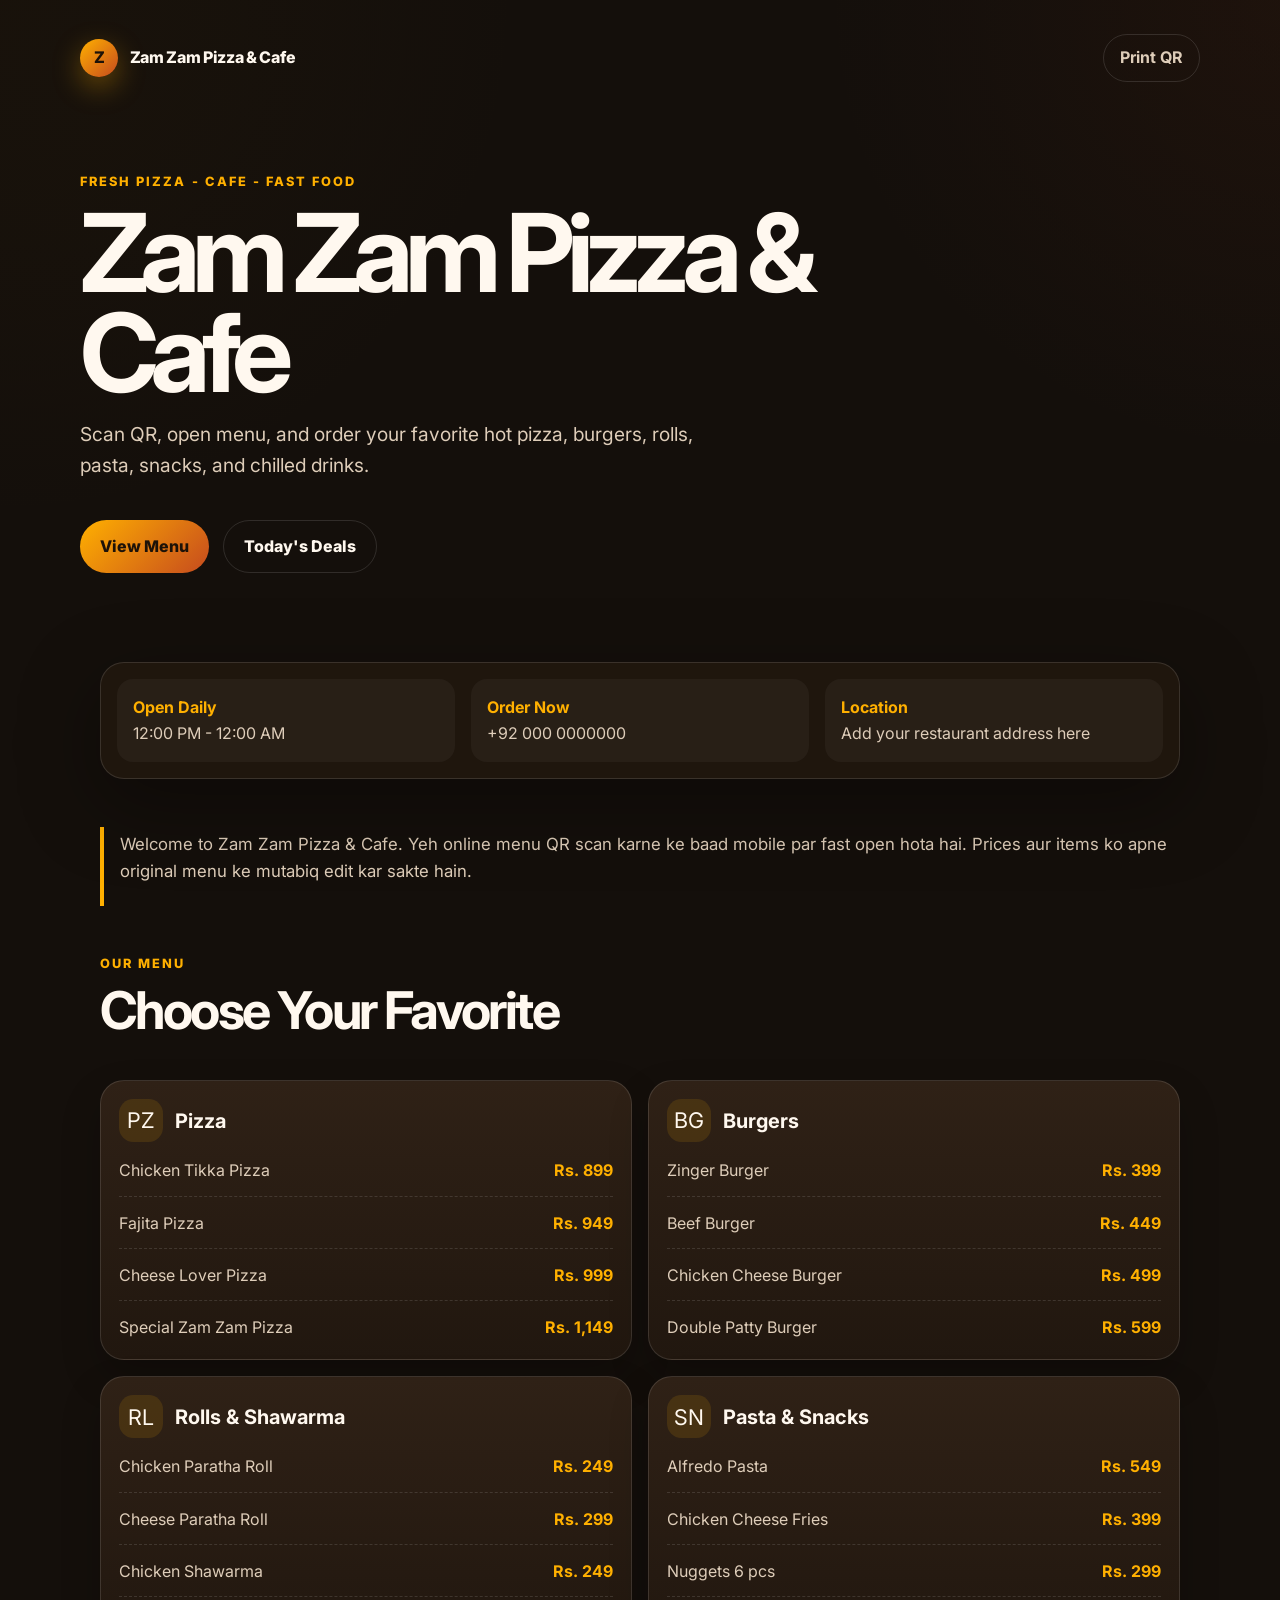
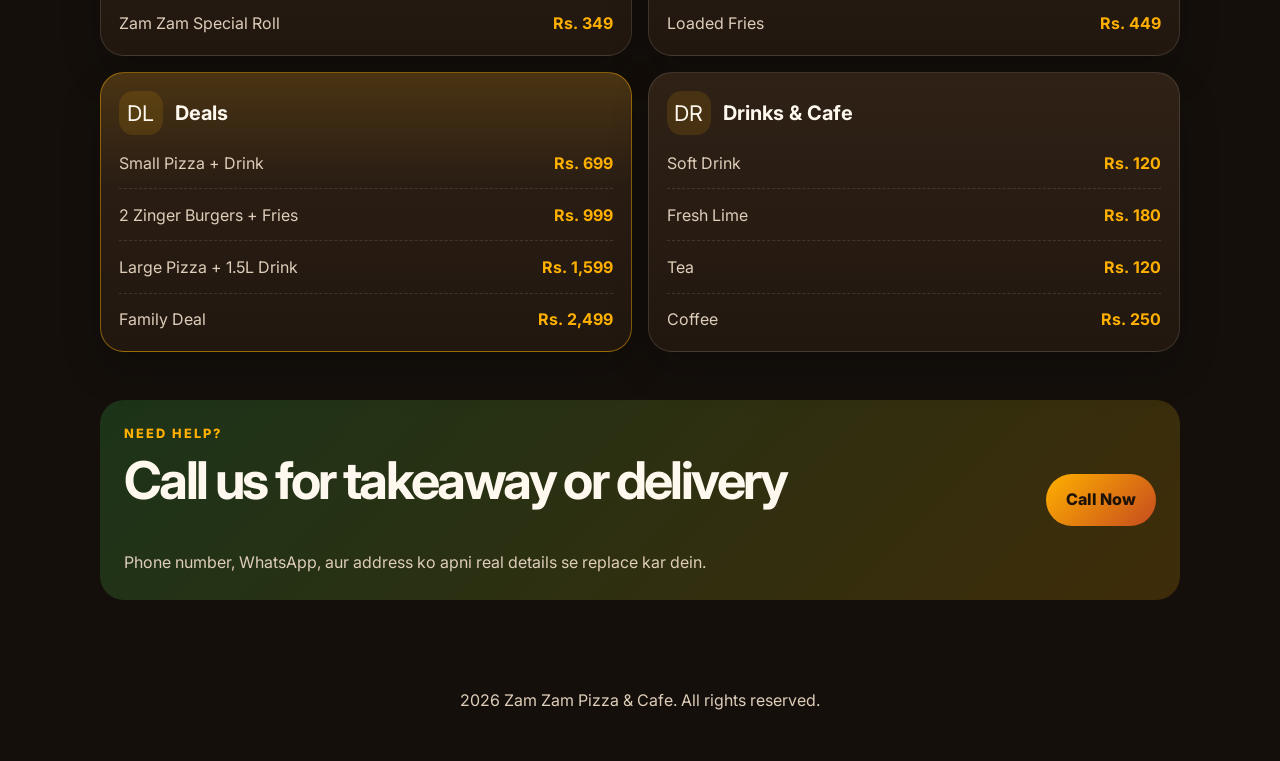
==== index.html @ 9ce42a8d "Add Zam Zam online menu site Co-authored-by: softwaresolutionhyd-svg <softwaresolutionhyd-svg@users." ====
<!doctype html>
<html lang="en">
  <head>
    <meta charset="utf-8">
    <meta name="viewport" content="width=device-width, initial-scale=1">
    <meta name="description" content="Online menu for Zam Zam Pizza & Cafe. Scan the QR code to view pizzas, burgers, rolls, pasta, deals, and drinks.">
    <title>Zam Zam Pizza & Cafe - Online Menu</title>
    <link rel="preconnect" href="https://fonts.googleapis.com">
    <link rel="preconnect" href="https://fonts.gstatic.com" crossorigin>
    <link href="https://fonts.googleapis.com/css2?family=Inter:wght@400;600;700;800&display=swap" rel="stylesheet">
    <link rel="stylesheet" href="styles.css">
  </head>
  <body>
    <header class="hero">
      <nav class="topbar" aria-label="Main navigation">
        <a class="brand" href="#top" aria-label="Zam Zam Pizza & Cafe home">
          <span class="brand-mark">Z</span>
          <span>Zam Zam Pizza & Cafe</span>
        </a>
        <a class="qr-link" href="qr.html">Print QR</a>
      </nav>

      <section id="top" class="hero-content">
        <p class="eyebrow">Fresh Pizza - Cafe - Fast Food</p>
        <h1>Zam Zam Pizza & Cafe</h1>
        <p class="hero-text">
          Scan QR, open menu, and order your favorite hot pizza, burgers, rolls,
          pasta, snacks, and chilled drinks.
        </p>
        <div class="hero-actions">
          <a class="button primary" href="#menu">View Menu</a>
          <a class="button secondary" href="#deals">Today's Deals</a>
        </div>
      </section>
    </header>

    <main>
      <section class="notice" aria-label="Ordering details">
        <div>
          <strong>Open Daily</strong>
          <span>12:00 PM - 12:00 AM</span>
        </div>
        <div>
          <strong>Order Now</strong>
          <a href="tel:+920000000000">+92 000 0000000</a>
        </div>
        <div>
          <strong>Location</strong>
          <span>Add your restaurant address here</span>
        </div>
      </section>

      <section class="intro">
        <p>
          Welcome to Zam Zam Pizza & Cafe. Yeh online menu QR scan karne ke baad
          mobile par fast open hota hai. Prices aur items ko apne original menu
          ke mutabiq edit kar sakte hain.
        </p>
      </section>

      <section id="menu" class="menu-section">
        <div class="section-heading">
          <p class="eyebrow">Our Menu</p>
          <h2>Choose Your Favorite</h2>
        </div>

        <div class="category-grid">
          <article class="menu-card">
            <div class="card-heading">
              <span class="icon">PZ</span>
              <h3>Pizza</h3>
            </div>
            <ul class="menu-list">
              <li><span>Chicken Tikka Pizza</span><strong>Rs. 899</strong></li>
              <li><span>Fajita Pizza</span><strong>Rs. 949</strong></li>
              <li><span>Cheese Lover Pizza</span><strong>Rs. 999</strong></li>
              <li><span>Special Zam Zam Pizza</span><strong>Rs. 1,149</strong></li>
            </ul>
          </article>

          <article class="menu-card">
            <div class="card-heading">
              <span class="icon">BG</span>
              <h3>Burgers</h3>
            </div>
            <ul class="menu-list">
              <li><span>Zinger Burger</span><strong>Rs. 399</strong></li>
              <li><span>Beef Burger</span><strong>Rs. 449</strong></li>
              <li><span>Chicken Cheese Burger</span><strong>Rs. 499</strong></li>
              <li><span>Double Patty Burger</span><strong>Rs. 599</strong></li>
            </ul>
          </article>

          <article class="menu-card">
            <div class="card-heading">
              <span class="icon">RL</span>
              <h3>Rolls & Shawarma</h3>
            </div>
            <ul class="menu-list">
              <li><span>Chicken Paratha Roll</span><strong>Rs. 249</strong></li>
              <li><span>Cheese Paratha Roll</span><strong>Rs. 299</strong></li>
              <li><span>Chicken Shawarma</span><strong>Rs. 249</strong></li>
              <li><span>Zam Zam Special Roll</span><strong>Rs. 349</strong></li>
            </ul>
          </article>

          <article class="menu-card">
            <div class="card-heading">
              <span class="icon">SN</span>
              <h3>Pasta & Snacks</h3>
            </div>
            <ul class="menu-list">
              <li><span>Alfredo Pasta</span><strong>Rs. 549</strong></li>
              <li><span>Chicken Cheese Fries</span><strong>Rs. 399</strong></li>
              <li><span>Nuggets 6 pcs</span><strong>Rs. 299</strong></li>
              <li><span>Loaded Fries</span><strong>Rs. 449</strong></li>
            </ul>
          </article>

          <article id="deals" class="menu-card highlight">
            <div class="card-heading">
              <span class="icon">DL</span>
              <h3>Deals</h3>
            </div>
            <ul class="menu-list">
              <li><span>Small Pizza + Drink</span><strong>Rs. 699</strong></li>
              <li><span>2 Zinger Burgers + Fries</span><strong>Rs. 999</strong></li>
              <li><span>Large Pizza + 1.5L Drink</span><strong>Rs. 1,599</strong></li>
              <li><span>Family Deal</span><strong>Rs. 2,499</strong></li>
            </ul>
          </article>

          <article class="menu-card">
            <div class="card-heading">
              <span class="icon">DR</span>
              <h3>Drinks & Cafe</h3>
            </div>
            <ul class="menu-list">
              <li><span>Soft Drink</span><strong>Rs. 120</strong></li>
              <li><span>Fresh Lime</span><strong>Rs. 180</strong></li>
              <li><span>Tea</span><strong>Rs. 120</strong></li>
              <li><span>Coffee</span><strong>Rs. 250</strong></li>
            </ul>
          </article>
        </div>
      </section>

      <section class="cta">
        <div>
          <p class="eyebrow">Need Help?</p>
          <h2>Call us for takeaway or delivery</h2>
          <p>Phone number, WhatsApp, aur address ko apni real details se replace kar dein.</p>
        </div>
        <a class="button primary" href="tel:+920000000000">Call Now</a>
      </section>
    </main>

    <footer>
      <p><span id="year"></span> Zam Zam Pizza & Cafe. All rights reserved.</p>
    </footer>

    <script>
      document.getElementById("year").textContent = new Date().getFullYear();
    </script>
  </body>
</html>
---- styles.css ----
:root {
  --bg: #140f0b;
  --card: #21170f;
  --card-strong: #2f2116;
  --text: #fff8ef;
  --muted: #decdb9;
  --brand: #ffb000;
  --brand-dark: #c64b1e;
  --accent: #39b54a;
  --line: rgba(255, 255, 255, 0.12);
  --shadow: 0 24px 80px rgba(0, 0, 0, 0.35);
}

* {
  box-sizing: border-box;
}

html {
  scroll-behavior: smooth;
}

body {
  margin: 0;
  background:
    radial-gradient(circle at top left, rgba(255, 176, 0, 0.18), transparent 32rem),
    radial-gradient(circle at top right, rgba(198, 75, 30, 0.2), transparent 28rem),
    var(--bg);
  color: var(--text);
  font-family: "Inter", Arial, sans-serif;
  line-height: 1.6;
}

a {
  color: inherit;
}

.hero {
  min-height: 78vh;
  padding: 1.25rem;
  background:
    linear-gradient(135deg, rgba(20, 15, 11, 0.9), rgba(20, 15, 11, 0.62)),
    url("https://images.unsplash.com/photo-1513104890138-7c749659a591?auto=format&fit=crop&w=1600&q=80") center/cover;
}

.topbar,
.hero-content,
main,
footer {
  width: min(1120px, 100%);
  margin: 0 auto;
}

.topbar {
  display: flex;
  align-items: center;
  justify-content: space-between;
  gap: 1rem;
  padding: 0.85rem 0;
}

.brand,
.qr-link,
.button {
  text-decoration: none;
}

.brand {
  display: inline-flex;
  align-items: center;
  gap: 0.7rem;
  font-weight: 800;
  letter-spacing: -0.02em;
}

.brand-mark {
  display: grid;
  width: 2.4rem;
  height: 2.4rem;
  place-items: center;
  border-radius: 50%;
  background: linear-gradient(135deg, var(--brand), var(--brand-dark));
  color: #1d1208;
  box-shadow: 0 10px 28px rgba(255, 176, 0, 0.35);
}

.qr-link {
  border: 1px solid var(--line);
  border-radius: 999px;
  padding: 0.65rem 1rem;
  color: var(--muted);
  font-weight: 700;
}

.hero-content {
  display: grid;
  align-content: center;
  min-height: 58vh;
  padding: 4rem 0 2rem;
}

.eyebrow {
  margin: 0 0 0.65rem;
  color: var(--brand);
  font-size: 0.8rem;
  font-weight: 800;
  letter-spacing: 0.16em;
  text-transform: uppercase;
}

h1,
h2,
h3,
p {
  margin-top: 0;
}

h1 {
  max-width: 780px;
  margin-bottom: 1rem;
  font-size: clamp(3rem, 10vw, 6.8rem);
  line-height: 0.92;
  letter-spacing: -0.08em;
}

h2 {
  font-size: clamp(2rem, 5vw, 3.25rem);
  line-height: 1;
  letter-spacing: -0.05em;
}

h3 {
  margin-bottom: 0;
  font-size: 1.25rem;
}

.hero-text {
  max-width: 620px;
  color: var(--muted);
  font-size: clamp(1rem, 2.6vw, 1.2rem);
}

.hero-actions {
  display: flex;
  flex-wrap: wrap;
  gap: 0.85rem;
  margin-top: 1.25rem;
}

.button {
  display: inline-flex;
  align-items: center;
  justify-content: center;
  min-height: 3rem;
  border-radius: 999px;
  padding: 0.8rem 1.25rem;
  font-weight: 800;
}

.button.primary {
  background: linear-gradient(135deg, var(--brand), var(--brand-dark));
  color: #1d1208;
}

.button.secondary {
  border: 1px solid var(--line);
  color: var(--text);
}

main {
  padding: 2rem 1.25rem 4rem;
}

.notice {
  display: grid;
  grid-template-columns: repeat(3, 1fr);
  gap: 1rem;
  margin-top: -4.5rem;
  border: 1px solid var(--line);
  border-radius: 1.5rem;
  padding: 1rem;
  background: rgba(33, 23, 15, 0.92);
  box-shadow: var(--shadow);
  backdrop-filter: blur(14px);
}

.notice div {
  padding: 1rem;
  border-radius: 1rem;
  background: rgba(255, 255, 255, 0.04);
}

.notice strong,
.notice span,
.notice a {
  display: block;
}

.notice strong {
  color: var(--brand);
}

.notice span,
.notice a {
  color: var(--muted);
  text-decoration: none;
}

.intro {
  margin: 3rem 0;
  border-left: 4px solid var(--brand);
  padding: 0.25rem 0 0.25rem 1rem;
  color: var(--muted);
  font-size: 1.05rem;
}

.section-heading {
  margin-bottom: 1.5rem;
}

.category-grid {
  display: grid;
  grid-template-columns: repeat(2, minmax(0, 1fr));
  gap: 1rem;
}

.menu-card {
  border: 1px solid var(--line);
  border-radius: 1.5rem;
  padding: 1.15rem;
  background: linear-gradient(180deg, var(--card-strong), var(--card));
  box-shadow: 0 18px 40px rgba(0, 0, 0, 0.2);
}

.menu-card.highlight {
  border-color: rgba(255, 176, 0, 0.45);
  background:
    linear-gradient(180deg, rgba(255, 176, 0, 0.13), transparent 40%),
    linear-gradient(180deg, var(--card-strong), var(--card));
}

.card-heading {
  display: flex;
  align-items: center;
  gap: 0.75rem;
  margin-bottom: 1rem;
}

.icon {
  display: grid;
  width: 2.7rem;
  height: 2.7rem;
  place-items: center;
  border-radius: 0.9rem;
  background: rgba(255, 176, 0, 0.12);
  font-size: 1.35rem;
}

.menu-list {
  display: grid;
  gap: 0.85rem;
  margin: 0;
  padding: 0;
  list-style: none;
}

.menu-list li {
  display: flex;
  align-items: baseline;
  justify-content: space-between;
  gap: 1rem;
  border-bottom: 1px dashed var(--line);
  padding-bottom: 0.75rem;
}

.menu-list li:last-child {
  border-bottom: 0;
  padding-bottom: 0;
}

.menu-list span {
  color: var(--muted);
}

.menu-list strong {
  color: var(--brand);
  white-space: nowrap;
}

.cta {
  display: flex;
  align-items: center;
  justify-content: space-between;
  gap: 1rem;
  margin-top: 3rem;
  border-radius: 1.5rem;
  padding: 1.5rem;
  background: linear-gradient(135deg, rgba(57, 181, 74, 0.22), rgba(255, 176, 0, 0.18));
}

.cta p:last-child {
  margin-bottom: 0;
  color: var(--muted);
}

footer {
  padding: 1.5rem 1.25rem 2rem;
  color: var(--muted);
  text-align: center;
}

.qr-page {
  display: grid;
  min-height: 100vh;
  place-items: center;
  padding: 1rem;
}

.qr-card {
  width: min(540px, 100%);
  border: 1px solid var(--line);
  border-radius: 1.5rem;
  padding: 1.4rem;
  background: linear-gradient(180deg, var(--card-strong), var(--card));
  box-shadow: var(--shadow);
  text-align: center;
}

.qr-box {
  display: grid;
  width: min(320px, 100%);
  min-height: 320px;
  margin: 1.5rem auto;
  place-items: center;
  border-radius: 1.2rem;
  background: #fff;
  padding: 1rem;
}

.qr-box img {
  width: 100%;
  height: auto;
}

.qr-url {
  overflow-wrap: anywhere;
  border-radius: 0.9rem;
  padding: 0.85rem;
  background: rgba(255, 255, 255, 0.05);
  color: var(--muted);
  font-size: 0.95rem;
}

.qr-actions {
  display: flex;
  flex-wrap: wrap;
  justify-content: center;
  gap: 0.75rem;
  margin-top: 1.2rem;
}

@media (max-width: 760px) {
  .notice,
  .category-grid {
    grid-template-columns: 1fr;
  }

  .notice {
    margin-top: -3rem;
  }

  .cta {
    align-items: stretch;
    flex-direction: column;
  }

  .button {
    width: 100%;
  }
}

@media print {
  body {
    background: #fff;
    color: #111;
  }

  .qr-card {
    border: 0;
    box-shadow: none;
  }

  .qr-actions,
  .qr-card .eyebrow {
    display: none;
  }
}
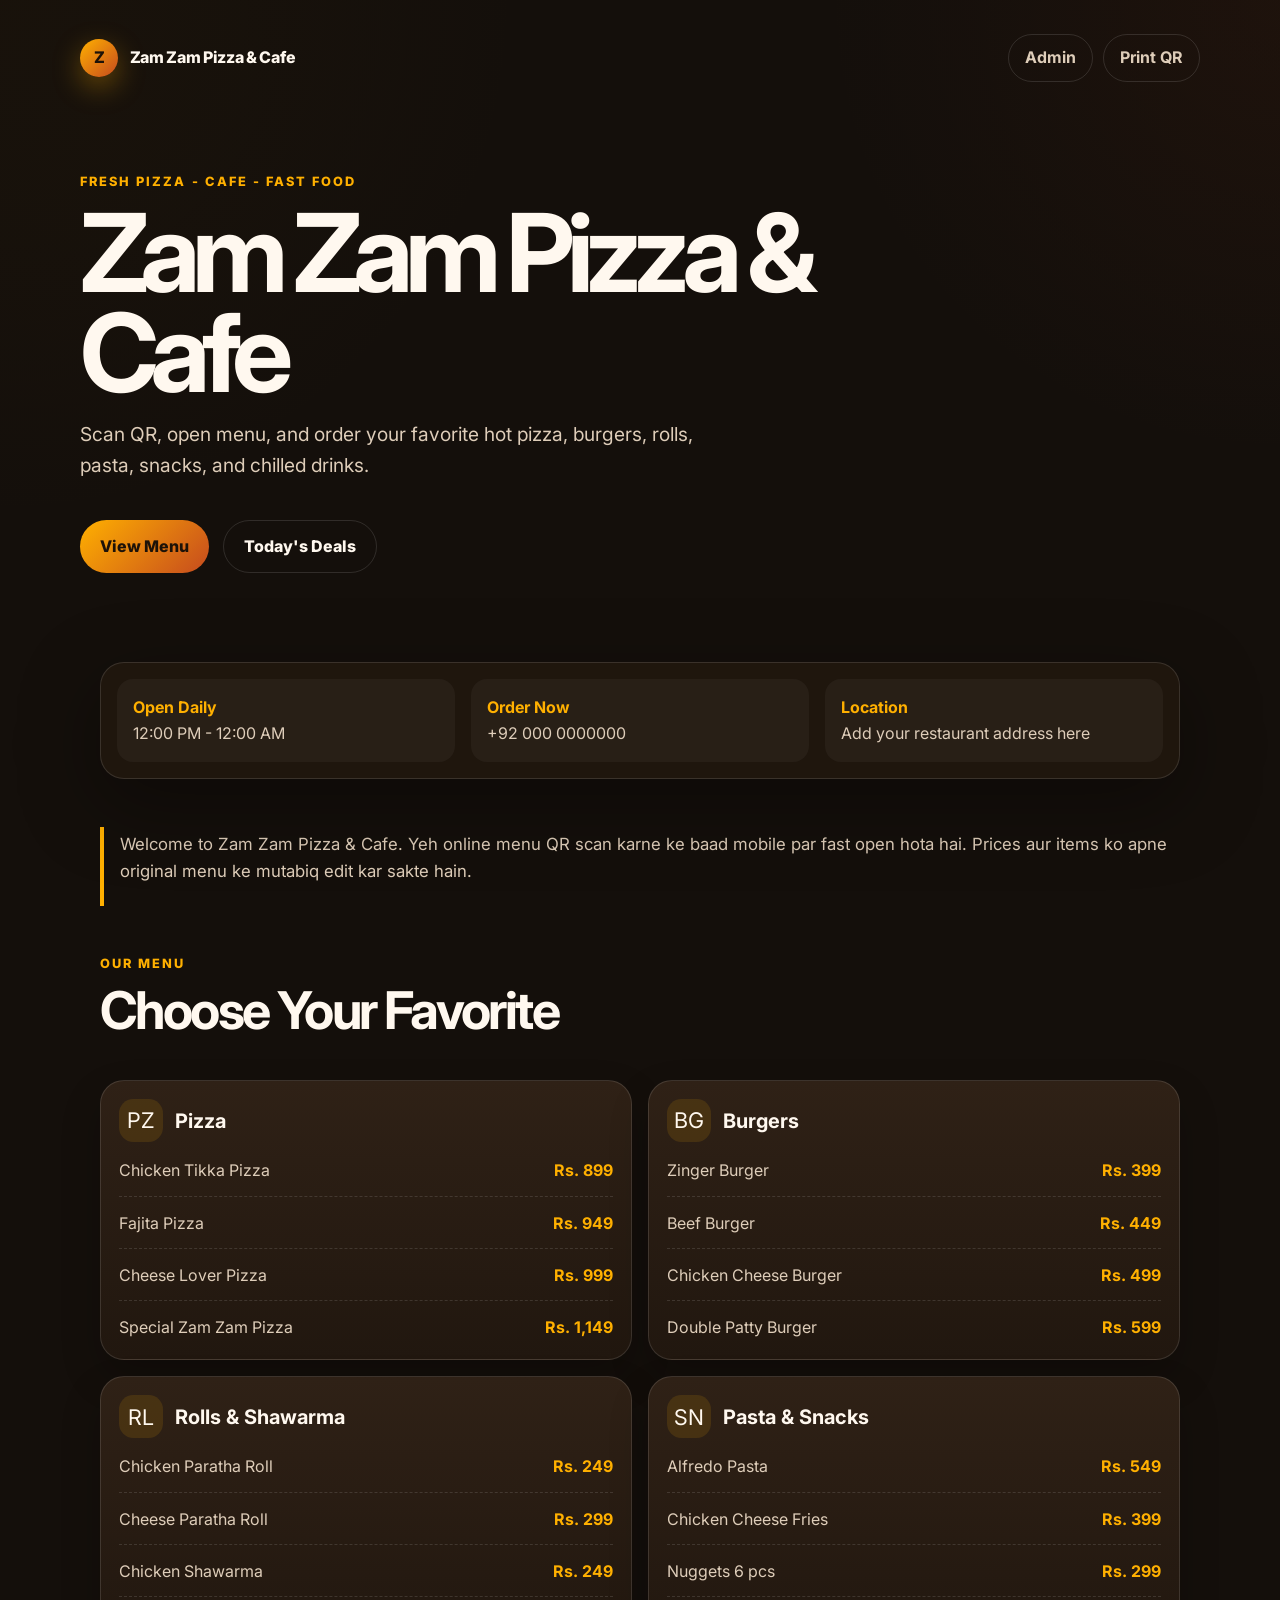
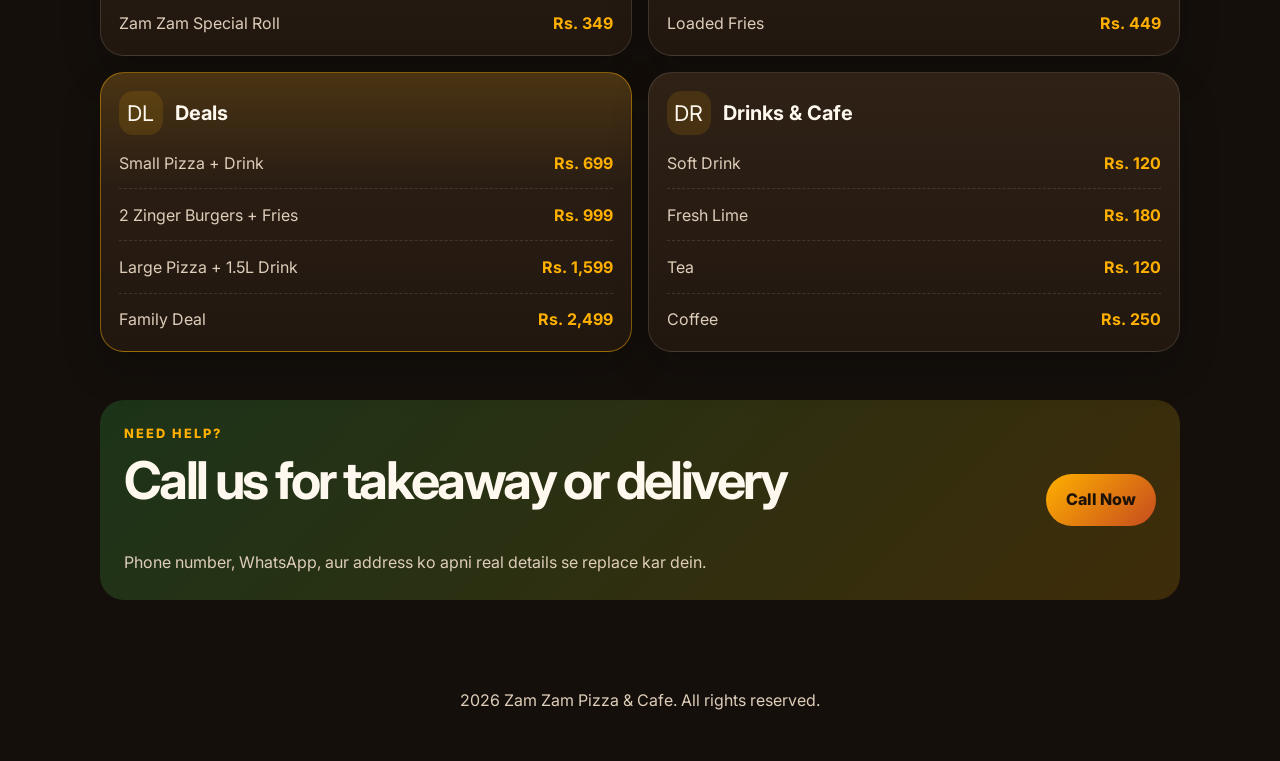
==== commit bcf74e79: "Add editable admin panel for menu Co-authored-by: softwaresolutionhyd-svg <softwaresolutionhyd-svg@u" ====
--- a/index.html
+++ b/index.html
@@ -15,15 +15,18 @@
       <nav class="topbar" aria-label="Main navigation">
         <a class="brand" href="#top" aria-label="Zam Zam Pizza & Cafe home">
           <span class="brand-mark">Z</span>
-          <span>Zam Zam Pizza & Cafe</span>
+          <span data-restaurant-name>Zam Zam Pizza & Cafe</span>
         </a>
-        <a class="qr-link" href="qr.html">Print QR</a>
+        <div class="nav-actions">
+          <a class="qr-link" href="admin.html">Admin</a>
+          <a class="qr-link" href="qr.html">Print QR</a>
+        </div>
       </nav>
 
       <section id="top" class="hero-content">
-        <p class="eyebrow">Fresh Pizza - Cafe - Fast Food</p>
-        <h1>Zam Zam Pizza & Cafe</h1>
-        <p class="hero-text">
+        <p class="eyebrow" data-tagline>Fresh Pizza - Cafe - Fast Food</p>
+        <h1 data-restaurant-name>Zam Zam Pizza & Cafe</h1>
+        <p class="hero-text" data-hero-text>
           Scan QR, open menu, and order your favorite hot pizza, burgers, rolls,
           pasta, snacks, and chilled drinks.
         </p>
@@ -37,21 +40,21 @@
     <main>
       <section class="notice" aria-label="Ordering details">
         <div>
-          <strong>Open Daily</strong>
-          <span>12:00 PM - 12:00 AM</span>
+          <strong data-hours-label>Open Daily</strong>
+          <span data-hours>12:00 PM - 12:00 AM</span>
         </div>
         <div>
-          <strong>Order Now</strong>
-          <a href="tel:+920000000000">+92 000 0000000</a>
+          <strong data-phone-label>Order Now</strong>
+          <a data-phone href="tel:+920000000000">+92 000 0000000</a>
         </div>
         <div>
-          <strong>Location</strong>
-          <span>Add your restaurant address here</span>
+          <strong data-location-label>Location</strong>
+          <span data-address>Add your restaurant address here</span>
         </div>
       </section>
 
       <section class="intro">
-        <p>
+        <p data-intro>
           Welcome to Zam Zam Pizza & Cafe. Yeh online menu QR scan karne ke baad
           mobile par fast open hota hai. Prices aur items ko apne original menu
           ke mutabiq edit kar sakte hain.
@@ -64,103 +67,24 @@
           <h2>Choose Your Favorite</h2>
         </div>
 
-        <div class="category-grid">
-          <article class="menu-card">
-            <div class="card-heading">
-              <span class="icon">PZ</span>
-              <h3>Pizza</h3>
-            </div>
-            <ul class="menu-list">
-              <li><span>Chicken Tikka Pizza</span><strong>Rs. 899</strong></li>
-              <li><span>Fajita Pizza</span><strong>Rs. 949</strong></li>
-              <li><span>Cheese Lover Pizza</span><strong>Rs. 999</strong></li>
-              <li><span>Special Zam Zam Pizza</span><strong>Rs. 1,149</strong></li>
-            </ul>
-          </article>
-
-          <article class="menu-card">
-            <div class="card-heading">
-              <span class="icon">BG</span>
-              <h3>Burgers</h3>
-            </div>
-            <ul class="menu-list">
-              <li><span>Zinger Burger</span><strong>Rs. 399</strong></li>
-              <li><span>Beef Burger</span><strong>Rs. 449</strong></li>
-              <li><span>Chicken Cheese Burger</span><strong>Rs. 499</strong></li>
-              <li><span>Double Patty Burger</span><strong>Rs. 599</strong></li>
-            </ul>
-          </article>
-
-          <article class="menu-card">
-            <div class="card-heading">
-              <span class="icon">RL</span>
-              <h3>Rolls & Shawarma</h3>
-            </div>
-            <ul class="menu-list">
-              <li><span>Chicken Paratha Roll</span><strong>Rs. 249</strong></li>
-              <li><span>Cheese Paratha Roll</span><strong>Rs. 299</strong></li>
-              <li><span>Chicken Shawarma</span><strong>Rs. 249</strong></li>
-              <li><span>Zam Zam Special Roll</span><strong>Rs. 349</strong></li>
-            </ul>
-          </article>
-
-          <article class="menu-card">
-            <div class="card-heading">
-              <span class="icon">SN</span>
-              <h3>Pasta & Snacks</h3>
-            </div>
-            <ul class="menu-list">
-              <li><span>Alfredo Pasta</span><strong>Rs. 549</strong></li>
-              <li><span>Chicken Cheese Fries</span><strong>Rs. 399</strong></li>
-              <li><span>Nuggets 6 pcs</span><strong>Rs. 299</strong></li>
-              <li><span>Loaded Fries</span><strong>Rs. 449</strong></li>
-            </ul>
-          </article>
-
-          <article id="deals" class="menu-card highlight">
-            <div class="card-heading">
-              <span class="icon">DL</span>
-              <h3>Deals</h3>
-            </div>
-            <ul class="menu-list">
-              <li><span>Small Pizza + Drink</span><strong>Rs. 699</strong></li>
-              <li><span>2 Zinger Burgers + Fries</span><strong>Rs. 999</strong></li>
-              <li><span>Large Pizza + 1.5L Drink</span><strong>Rs. 1,599</strong></li>
-              <li><span>Family Deal</span><strong>Rs. 2,499</strong></li>
-            </ul>
-          </article>
-
-          <article class="menu-card">
-            <div class="card-heading">
-              <span class="icon">DR</span>
-              <h3>Drinks & Cafe</h3>
-            </div>
-            <ul class="menu-list">
-              <li><span>Soft Drink</span><strong>Rs. 120</strong></li>
-              <li><span>Fresh Lime</span><strong>Rs. 180</strong></li>
-              <li><span>Tea</span><strong>Rs. 120</strong></li>
-              <li><span>Coffee</span><strong>Rs. 250</strong></li>
-            </ul>
-          </article>
-        </div>
+        <div class="category-grid" id="menu-categories"></div>
       </section>
 
       <section class="cta">
         <div>
           <p class="eyebrow">Need Help?</p>
-          <h2>Call us for takeaway or delivery</h2>
-          <p>Phone number, WhatsApp, aur address ko apni real details se replace kar dein.</p>
+          <h2 data-help-title>Call us for takeaway or delivery</h2>
+          <p data-help-text>Phone number, WhatsApp, aur address ko apni real details se replace kar dein.</p>
         </div>
-        <a class="button primary" href="tel:+920000000000">Call Now</a>
+        <a class="button primary" data-call-button href="tel:+920000000000">Call Now</a>
       </section>
     </main>
 
     <footer>
-      <p><span id="year"></span> Zam Zam Pizza & Cafe. All rights reserved.</p>
+      <p><span id="year"></span> <span data-restaurant-name>Zam Zam Pizza & Cafe</span>. All rights reserved.</p>
     </footer>
 
-    <script>
-      document.getElementById("year").textContent = new Date().getFullYear();
-    </script>
+    <script src="menu-data.js"></script>
+    <script src="app.js"></script>
   </body>
 </html>
--- a/styles.css
+++ b/styles.css
@@ -42,8 +42,16 @@
     url("https://images.unsplash.com/photo-1513104890138-7c749659a591?auto=format&fit=crop&w=1600&q=80") center/cover;
 }
 
+.admin-header {
+  padding: 1.25rem;
+  background:
+    radial-gradient(circle at top left, rgba(255, 176, 0, 0.18), transparent 30rem),
+    linear-gradient(135deg, #21170f, #140f0b);
+}
+
 .topbar,
 .hero-content,
+.admin-hero,
 main,
 footer {
   width: min(1120px, 100%);
@@ -70,6 +78,13 @@
   gap: 0.7rem;
   font-weight: 800;
   letter-spacing: -0.02em;
+}
+
+.nav-actions {
+  display: flex;
+  flex-wrap: wrap;
+  justify-content: flex-end;
+  gap: 0.6rem;
 }
 
 .brand-mark {
@@ -98,6 +113,15 @@
   padding: 4rem 0 2rem;
 }
 
+.admin-hero {
+  padding: 3rem 0 2.5rem;
+}
+
+.admin-hero p {
+  max-width: 740px;
+  color: var(--muted);
+}
+
 .eyebrow {
   margin: 0 0 0.65rem;
   color: var(--brand);
@@ -151,9 +175,18 @@
   align-items: center;
   justify-content: center;
   min-height: 3rem;
+  border: 0;
   border-radius: 999px;
   padding: 0.8rem 1.25rem;
+  font: inherit;
   font-weight: 800;
+  cursor: pointer;
+}
+
+.button.compact {
+  min-height: auto;
+  padding: 0.55rem 0.9rem;
+  font-size: 0.9rem;
 }
 
 .button.primary {
@@ -300,6 +333,107 @@
 .cta p:last-child {
   margin-bottom: 0;
   color: var(--muted);
+}
+
+.admin-shell {
+  display: grid;
+  gap: 1rem;
+}
+
+.admin-card,
+.admin-category {
+  border: 1px solid var(--line);
+  border-radius: 1.5rem;
+  padding: 1.2rem;
+  background: linear-gradient(180deg, var(--card-strong), var(--card));
+  box-shadow: 0 18px 40px rgba(0, 0, 0, 0.18);
+}
+
+.warning-card {
+  border-color: rgba(255, 176, 0, 0.35);
+  background:
+    linear-gradient(180deg, rgba(255, 176, 0, 0.12), transparent 48%),
+    linear-gradient(180deg, var(--card-strong), var(--card));
+}
+
+.admin-card-heading,
+.admin-category-top,
+.admin-actions,
+.admin-button-row {
+  display: flex;
+  align-items: center;
+  justify-content: space-between;
+  gap: 1rem;
+}
+
+.form-grid {
+  display: grid;
+  grid-template-columns: repeat(2, minmax(0, 1fr));
+  gap: 1rem;
+}
+
+.field,
+.check-field {
+  display: grid;
+  gap: 0.45rem;
+  color: var(--muted);
+  font-weight: 700;
+}
+
+.field input,
+.field textarea {
+  width: 100%;
+  border: 1px solid var(--line);
+  border-radius: 0.9rem;
+  padding: 0.85rem;
+  background: rgba(255, 255, 255, 0.06);
+  color: var(--text);
+  font: inherit;
+}
+
+.field textarea {
+  min-height: 6.5rem;
+  resize: vertical;
+}
+
+.check-field {
+  display: inline-flex;
+  align-items: center;
+  margin: 1rem 0;
+}
+
+.category-editor,
+.item-editor {
+  display: grid;
+  gap: 1rem;
+}
+
+.admin-category {
+  background: rgba(255, 255, 255, 0.04);
+}
+
+.admin-category h3 {
+  color: var(--brand);
+}
+
+.item-row {
+  display: grid;
+  grid-template-columns: minmax(0, 1fr) minmax(10rem, 0.4fr) auto;
+  align-items: end;
+  gap: 0.75rem;
+  border-bottom: 1px dashed var(--line);
+  padding-bottom: 0.9rem;
+}
+
+.small-danger {
+  border: 1px solid rgba(255, 110, 80, 0.45);
+  border-radius: 999px;
+  padding: 0.65rem 0.9rem;
+  background: rgba(255, 110, 80, 0.1);
+  color: #ffb09e;
+  cursor: pointer;
+  font: inherit;
+  font-weight: 800;
 }
 
 footer {
@@ -373,6 +507,19 @@
     flex-direction: column;
   }
 
+  .admin-card-heading,
+  .admin-category-top,
+  .admin-actions,
+  .admin-button-row {
+    align-items: stretch;
+    flex-direction: column;
+  }
+
+  .form-grid,
+  .item-row {
+    grid-template-columns: 1fr;
+  }
+
   .button {
     width: 100%;
   }
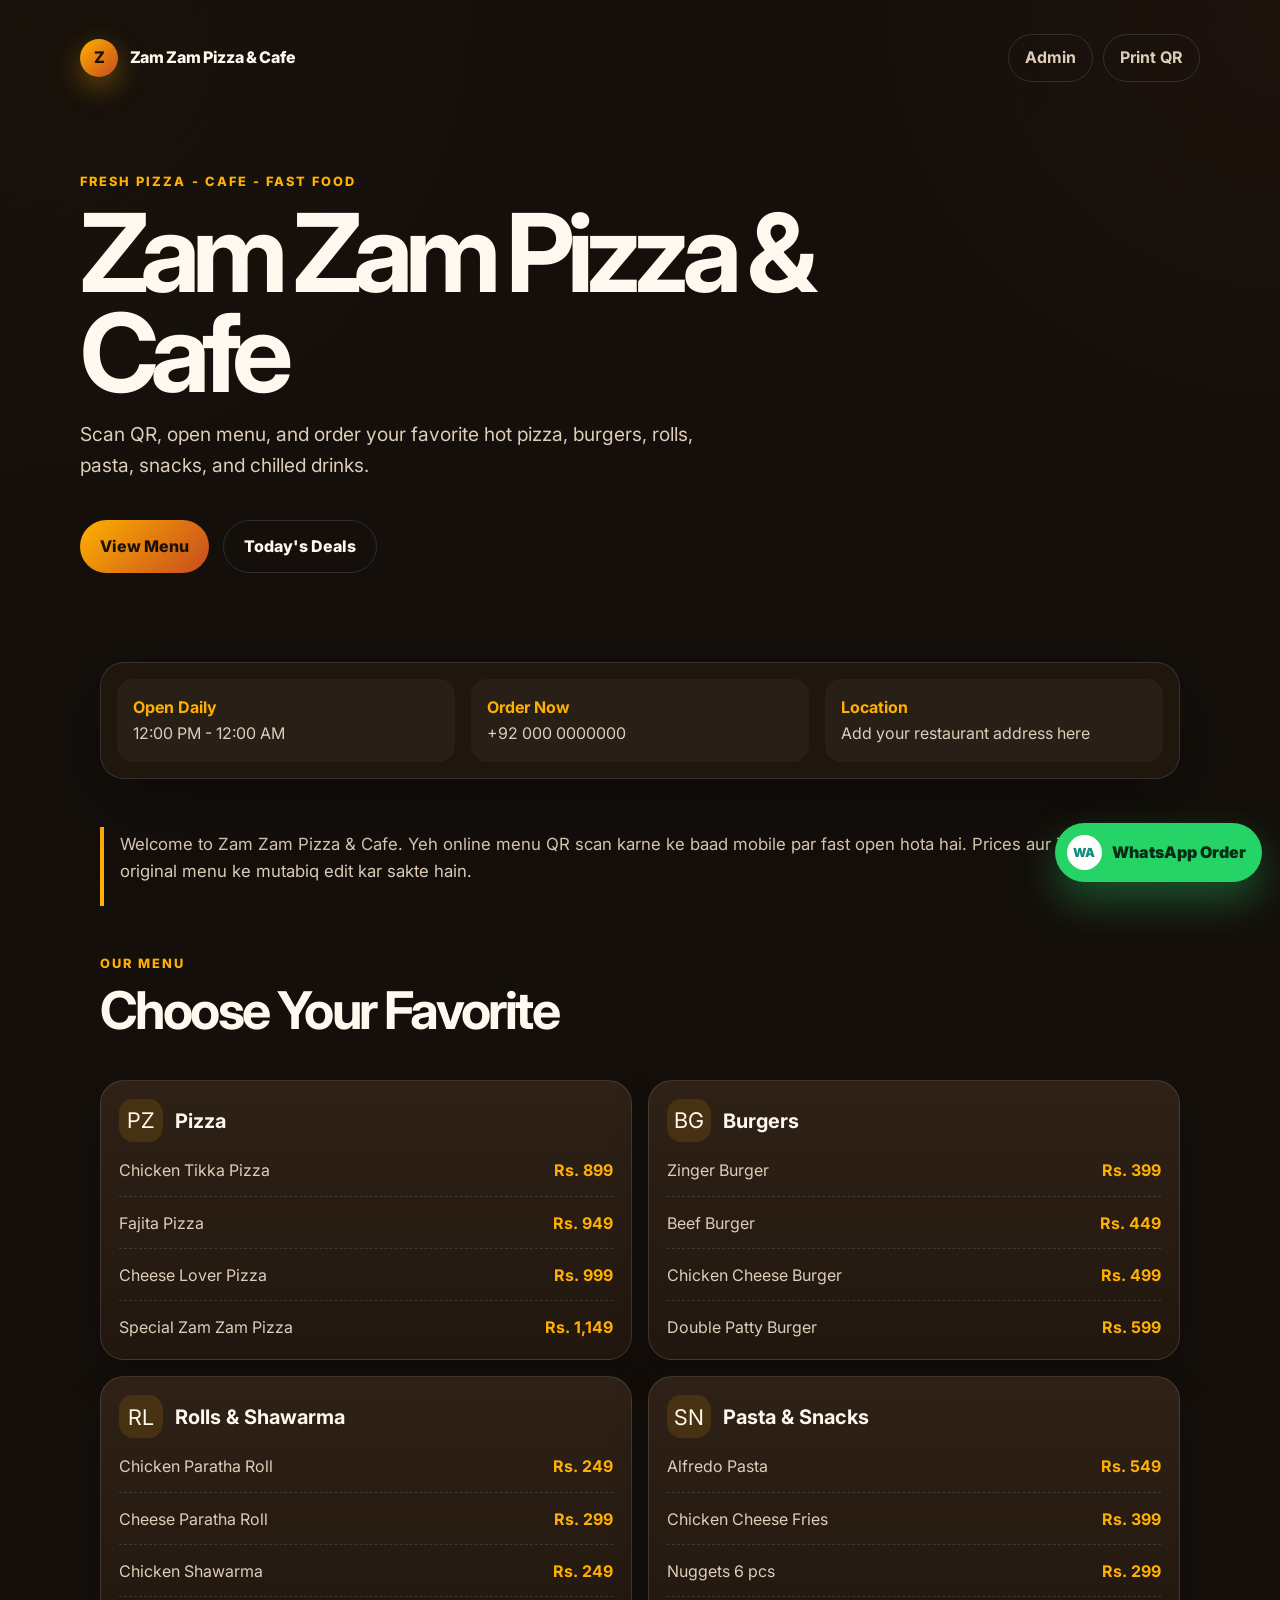
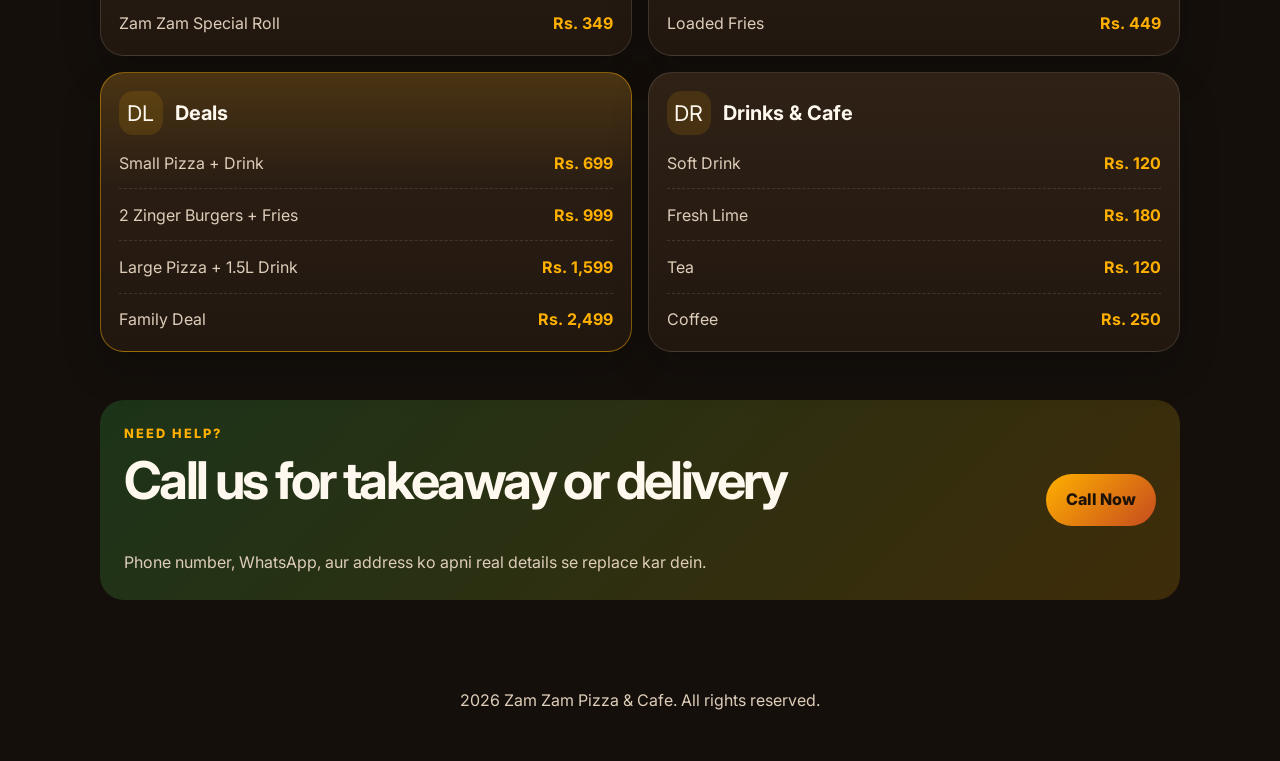
==== commit 9eac9350: "Add floating WhatsApp order button Co-authored-by: softwaresolutionhyd-svg <softwaresolutionhyd-svg@" ====
--- a/index.html
+++ b/index.html
@@ -80,6 +80,11 @@
       </section>
     </main>
 
+    <a class="whatsapp-float" data-whatsapp-button href="https://wa.me/920000000000" target="_blank" rel="noopener" aria-label="Order on WhatsApp">
+      <span class="whatsapp-dot">WA</span>
+      <span>WhatsApp Order</span>
+    </a>
+
     <footer>
       <p><span id="year"></span> <span data-restaurant-name>Zam Zam Pizza & Cafe</span>. All rights reserved.</p>
     </footer>
--- a/styles.css
+++ b/styles.css
@@ -335,9 +335,28 @@
   color: var(--muted);
 }
 
+.admin-lock,
 .admin-shell {
   display: grid;
   gap: 1rem;
+}
+
+.lock-card {
+  width: min(560px, 100%);
+  margin: 2rem auto 0;
+}
+
+.pin-form {
+  display: grid;
+  gap: 1rem;
+  margin-top: 1rem;
+}
+
+.pin-error {
+  min-height: 1.6rem;
+  margin: 0.9rem 0 0;
+  color: #ffb09e;
+  font-weight: 800;
 }
 
 .admin-card,
@@ -436,6 +455,40 @@
   font-weight: 800;
 }
 
+.whatsapp-float {
+  position: fixed;
+  right: 1.1rem;
+  bottom: 1.1rem;
+  z-index: 30;
+  display: inline-flex;
+  align-items: center;
+  gap: 0.65rem;
+  border-radius: 999px;
+  padding: 0.75rem 1rem 0.75rem 0.75rem;
+  background: #25d366;
+  color: #072d17;
+  font-weight: 900;
+  text-decoration: none;
+  box-shadow: 0 18px 40px rgba(37, 211, 102, 0.35);
+}
+
+.whatsapp-dot {
+  display: grid;
+  width: 2.2rem;
+  height: 2.2rem;
+  place-items: center;
+  border-radius: 50%;
+  background: #fff;
+  color: #128c7e;
+  font-size: 0.78rem;
+  font-weight: 900;
+}
+
+.whatsapp-float:hover,
+.whatsapp-float:focus-visible {
+  transform: translateY(-2px);
+}
+
 footer {
   padding: 1.5rem 1.25rem 2rem;
   color: var(--muted);
@@ -520,6 +573,12 @@
     grid-template-columns: 1fr;
   }
 
+  .whatsapp-float {
+    right: 0.85rem;
+    bottom: 0.85rem;
+    padding-right: 0.9rem;
+  }
+
   .button {
     width: 100%;
   }
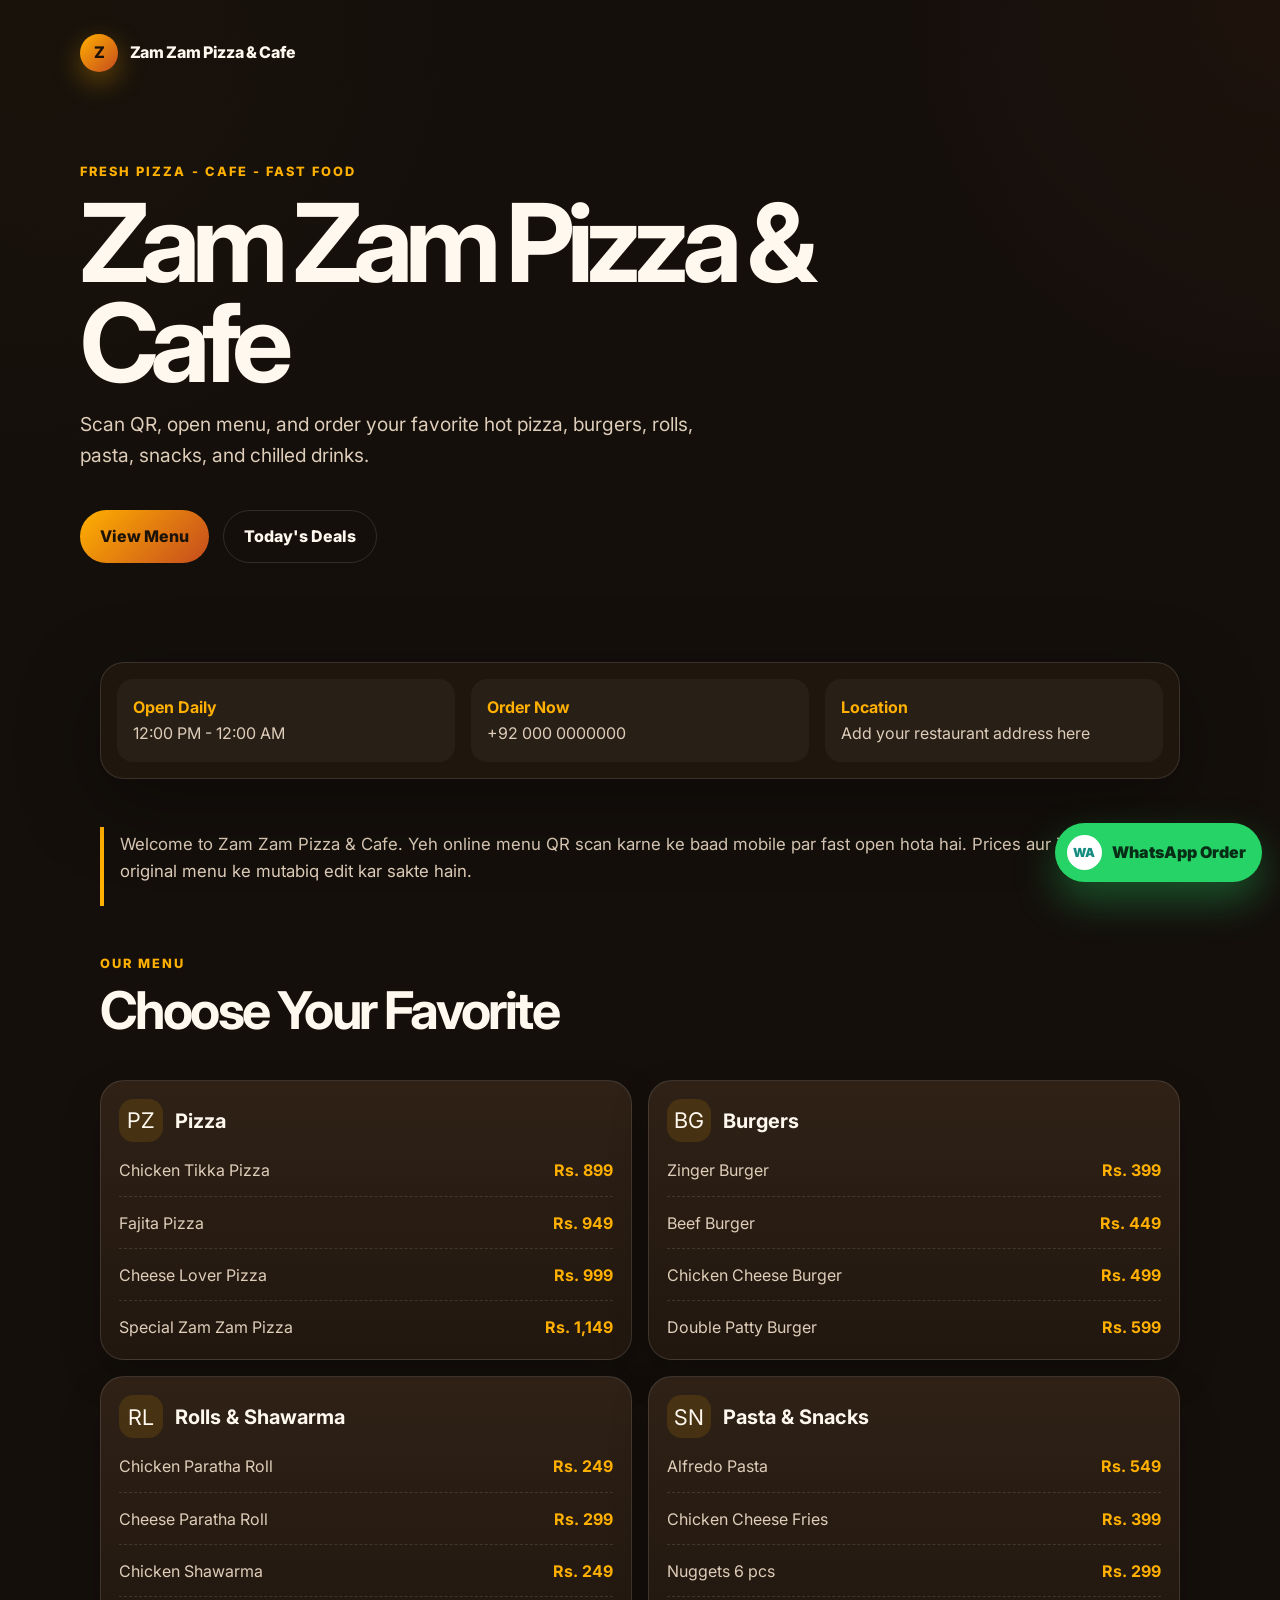
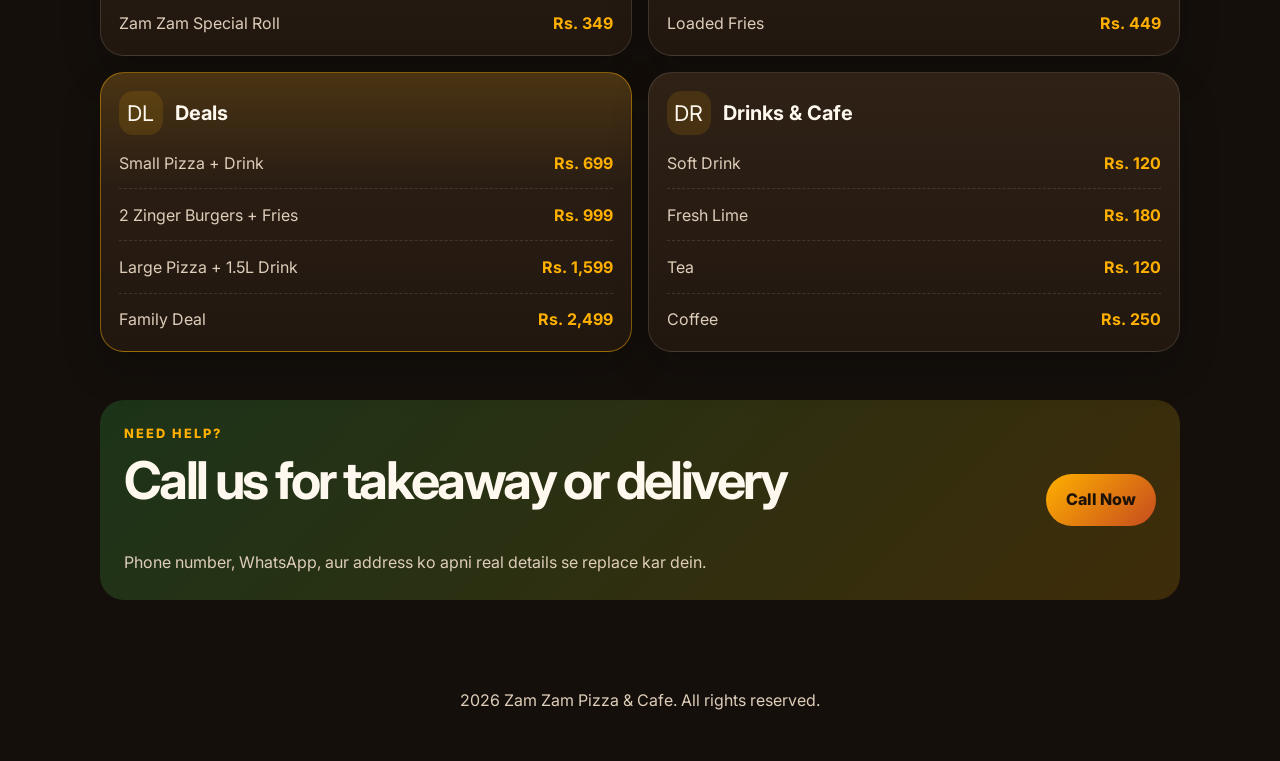
==== commit db2c4087: "Hide admin and QR links from public menu Co-authored-by: softwaresolutionhyd-svg <softwaresolutionhy" ====
--- a/index.html
+++ b/index.html
@@ -17,10 +17,6 @@
           <span class="brand-mark">Z</span>
           <span data-restaurant-name>Zam Zam Pizza & Cafe</span>
         </a>
-        <div class="nav-actions">
-          <a class="qr-link" href="admin.html">Admin</a>
-          <a class="qr-link" href="qr.html">Print QR</a>
-        </div>
       </nav>
 
       <section id="top" class="hero-content">
